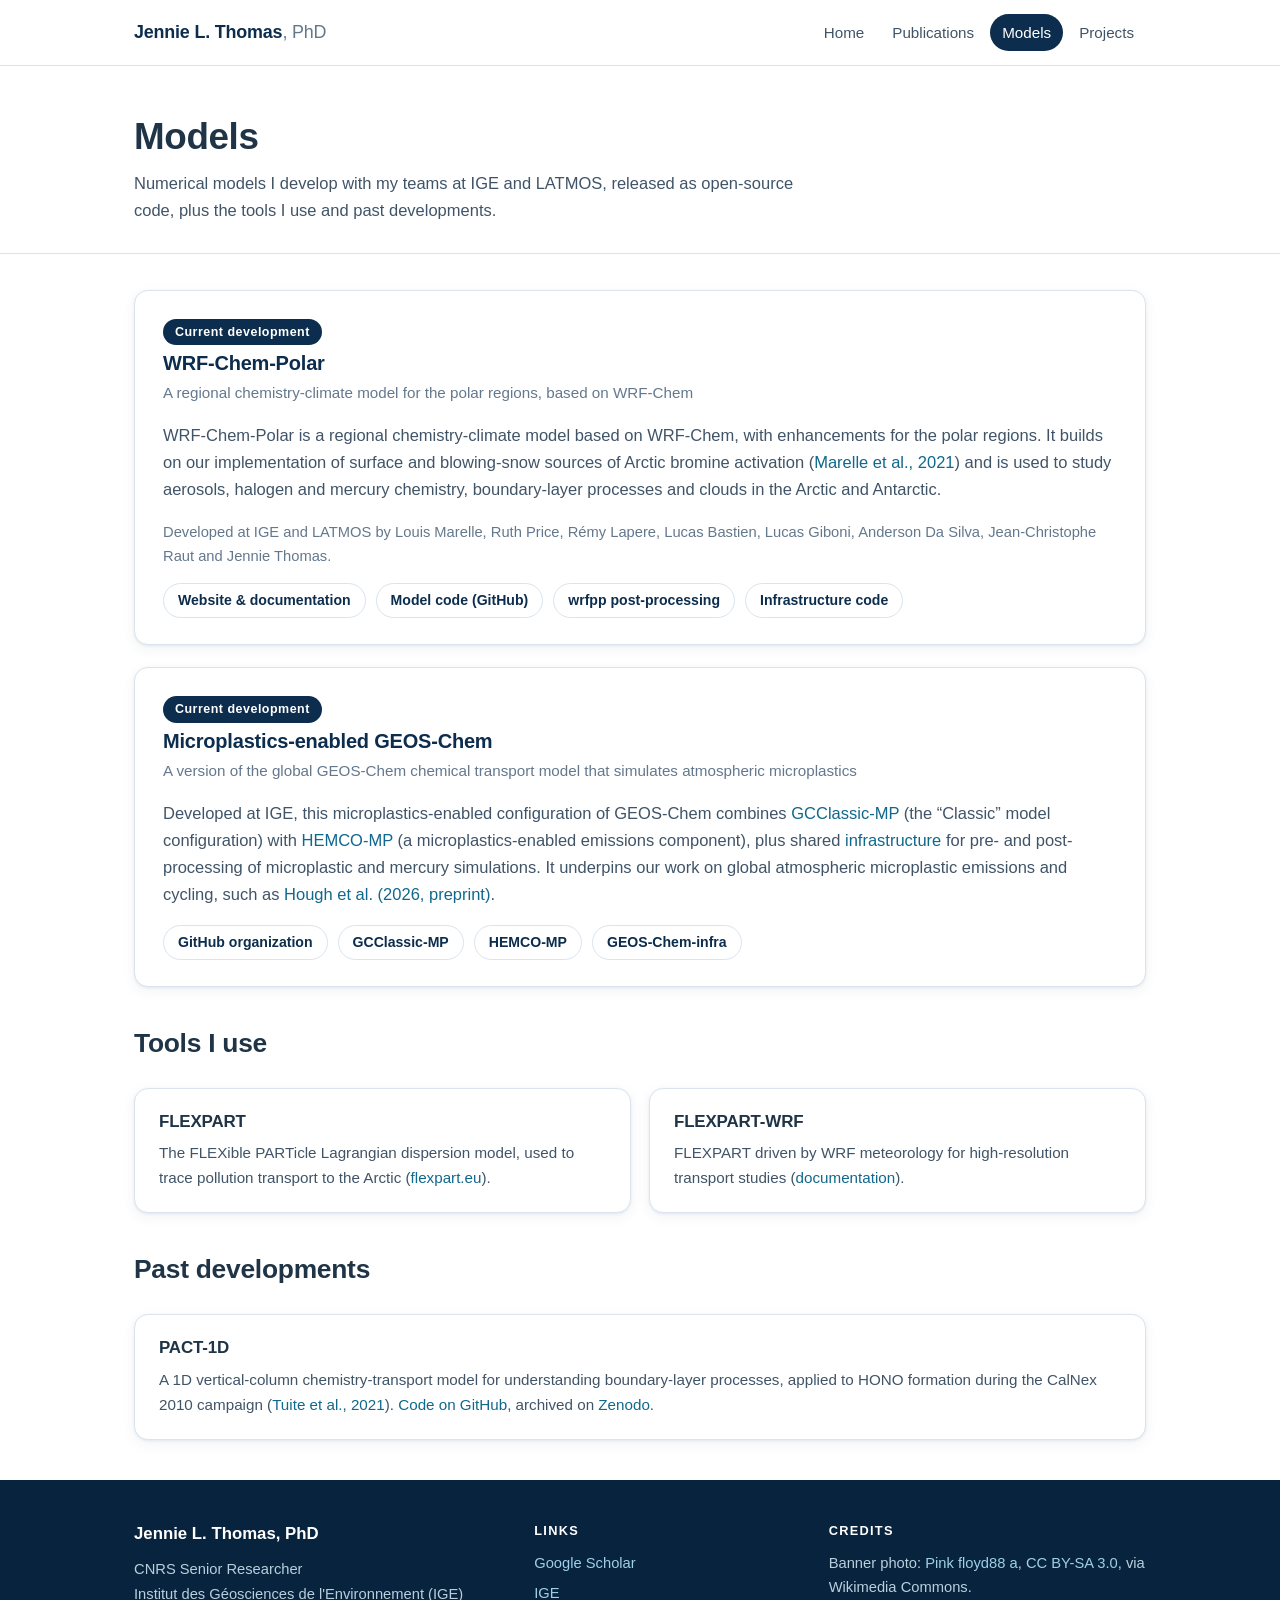
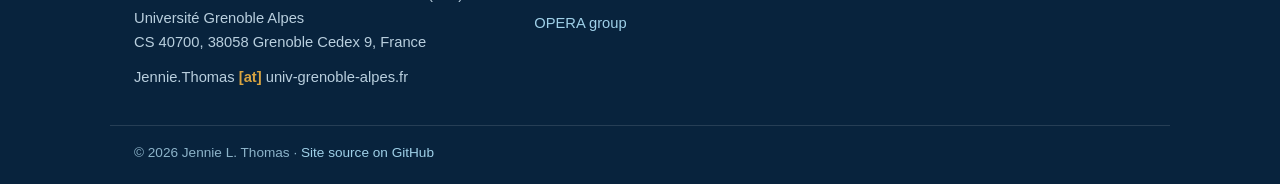
==== models.html @ 245204a8 "Apply review feedback: streamline to four pages, Models page, style pass Structure: Group, Teaching " ====
<!DOCTYPE html>
<html lang="en">
<head>
<meta charset="utf-8">
<meta name="viewport" content="width=device-width, initial-scale=1">
<title>Models | Jennie L. Thomas</title>
<meta name="description" content="Models developed by Jennie L. Thomas and team: WRF-Chem-Polar, a regional chemistry-climate model for the polar regions, and a microplastics-enabled version of GEOS-Chem.">
<link rel="icon" type="image/svg+xml" href="assets/img/favicon.svg">
<link rel="stylesheet" href="assets/css/style.css">
</head>
<body>
<header class="site-header">
  <div class="container nav">
    <a class="brand" href="index.html">Jennie L. Thomas<span>, PhD</span></a>
    <nav class="site-nav">
      <a href="index.html">Home</a>
      <a href="publications.html">Publications</a>
      <a class="active" href="models.html">Models</a>
      <a href="projects.html">Projects</a>
    </nav>
  </div>
</header>
<main>
<div class="page-hero">
  <div class="container">
    <h1>Models</h1>
    <p class="page-lede">Numerical models I develop with my teams at IGE and LATMOS, released as open-source code, plus the tools I use and past developments.</p>
  </div>
</div>

<div class="container" style="padding-top: 36px;">

  <article class="project-card">
    <p style="margin: 0;"><span class="role-badge">Current development</span></p>
    <h3><a href="https://wrf-chem-polar.eu">WRF-Chem-Polar</a></h3>
    <p class="p-sub">A regional chemistry-climate model for the polar regions, based on WRF-Chem</p>
    <p>WRF-Chem-Polar is a regional chemistry-climate model based on WRF-Chem, with enhancements for the polar regions. It builds on our implementation of surface and blowing-snow sources of Arctic bromine activation (<a href="https://doi.org/10.1029/2020ms002391">Marelle et al., 2021</a>) and is used to study aerosols, halogen and mercury chemistry, boundary-layer processes and clouds in the Arctic and Antarctic.</p>
    <p style="font-size: 0.92rem; color: var(--muted);">Developed at IGE and LATMOS by Louis Marelle, Ruth Price, Rémy Lapere, Lucas Bastien, Lucas Giboni, Anderson Da Silva, Jean-Christophe Raut and Jennie Thomas.</p>
    <div class="project-links">
      <a class="pill-link" href="https://wrf-chem-polar.eu">Website &amp; documentation</a>
      <a class="pill-link" href="https://github.com/WRF-Chem-Polar/WRF-Chem-Polar">Model code (GitHub)</a>
      <a class="pill-link" href="https://github.com/WRF-Chem-Polar/wrfpp">wrfpp post-processing</a>
      <a class="pill-link" href="https://github.com/WRF-Chem-Polar/WRF-infra">Infrastructure code</a>
    </div>
  </article>

  <article class="project-card">
    <p style="margin: 0;"><span class="role-badge">Current development</span></p>
    <h3><a href="https://github.com/GEOS-Chem-IGE">Microplastics-enabled GEOS-Chem</a></h3>
    <p class="p-sub">A version of the global GEOS-Chem chemical transport model that simulates atmospheric microplastics</p>
    <p>Developed at IGE, this microplastics-enabled configuration of GEOS-Chem combines <a href="https://github.com/GEOS-Chem-IGE/GCClassic-MP">GCClassic-MP</a> (the &ldquo;Classic&rdquo; model configuration) with <a href="https://github.com/GEOS-Chem-IGE/HEMCO-MP">HEMCO-MP</a> (a microplastics-enabled emissions component), plus shared <a href="https://github.com/GEOS-Chem-IGE/GEOS-Chem-infra">infrastructure</a> for pre- and post-processing of microplastic and mercury simulations. It underpins our work on global atmospheric microplastic emissions and cycling, such as <a href="https://doi.org/10.21203/rs.3.rs-10231003/v1">Hough et al. (2026, preprint)</a>.</p>
    <div class="project-links">
      <a class="pill-link" href="https://github.com/GEOS-Chem-IGE">GitHub organization</a>
      <a class="pill-link" href="https://github.com/GEOS-Chem-IGE/GCClassic-MP">GCClassic-MP</a>
      <a class="pill-link" href="https://github.com/GEOS-Chem-IGE/HEMCO-MP">HEMCO-MP</a>
      <a class="pill-link" href="https://github.com/GEOS-Chem-IGE/GEOS-Chem-infra">GEOS-Chem-infra</a>
    </div>
  </article>

  <div class="section-head" style="margin-top: 40px;">
    <h2>Tools I use</h2>
  </div>
  <div class="grid">
    <div class="card">
      <h3>FLEXPART</h3>
      <p>The FLEXible PARTicle Lagrangian dispersion model, used to trace pollution transport to the Arctic (<a href="https://www.flexpart.eu/">flexpart.eu</a>).</p>
    </div>
    <div class="card">
      <h3>FLEXPART-WRF</h3>
      <p>FLEXPART driven by WRF meteorology for high-resolution transport studies (<a href="https://www.flexpart.eu/wiki/FpLimitedareaWrf">documentation</a>).</p>
    </div>
  </div>

  <div class="section-head" style="margin-top: 40px;">
    <h2>Past developments</h2>
  </div>
  <div class="grid">
    <div class="card">
      <h3>PACT-1D</h3>
      <p>A 1D vertical-column chemistry-transport model for understanding boundary-layer processes, applied to HONO formation during the CalNex 2010 campaign (<a href="https://doi.org/10.1029/2021JD034689">Tuite et al., 2021</a>). <a href="https://github.com/PACT1D/PACT-1D-CALNEX/tree/v1.0">Code on GitHub</a>, archived on <a href="https://zenodo.org/record/4776419">Zenodo</a>.</p>
    </div>
  </div>

</div>
</main>
<footer class="site-footer">
  <div class="container footer-grid">
    <div>
      <p class="footer-name">Jennie L. Thomas, PhD</p>
      <p>CNRS Senior Researcher<br>
      Institut des Géosciences de l'Environnement (IGE)<br>
      Université Grenoble Alpes<br>
      CS 40700, 38058 Grenoble Cedex 9, France</p>
      <p class="email">Jennie.Thomas <span class="email-at">[at]</span> univ-grenoble-alpes.fr</p>
    </div>
    <div>
      <p class="footer-heading">Links</p>
      <ul class="footer-links">
        <li><a href="https://scholar.google.com/citations?user=FMPvz8gAAAAJ&amp;hl=en">Google Scholar</a></li>
        <li><a href="https://www.ige-grenoble.fr/">IGE</a></li>
        <li><a href="https://ige-opera.github.io/">OPERA group</a></li>
      </ul>
    </div>
    <div>
      <p class="footer-heading">Credits</p>
      <p>Banner photo: <a href="https://commons.wikimedia.org/wiki/File:Arctic_Ice_2.JPG">Pink floyd88 a</a>, <a href="https://creativecommons.org/licenses/by-sa/3.0/">CC BY-SA 3.0</a>, via Wikimedia Commons.</p>
    </div>
  </div>
  <div class="container footer-bottom">
    <p>&copy; 2026 Jennie L. Thomas &middot; <a href="https://github.com/jenniethomas/jenniethomas.github.io">Site source on GitHub</a></p>
  </div>
</footer>
</body>
</html>
---- assets/css/style.css ----
/* ==========================================================================
   Jennie L. Thomas — personal research site
   Hand-built static CSS. No dependencies, no build step.
   Palette: deep arctic navy, ice blue, teal accent.
   ========================================================================== */

:root {
  --navy: #0c2d4d;
  --navy-deep: #08233d;
  --ink: #1f3446;
  --body: #405468;
  --muted: #64788d;
  --accent: #1583b0;
  --accent-dark: #10688c;
  --ice: #eef5fa;
  --ice-deep: #dcebf5;
  --border: #d9e4ee;
  --card: #ffffff;
  --gold: #d9a441;
  --radius: 14px;
  --shadow: 0 1px 3px rgba(12, 45, 77, 0.08), 0 4px 14px rgba(12, 45, 77, 0.06);
}

* { box-sizing: border-box; }

html { scroll-behavior: smooth; }

body {
  margin: 0;
  font-family: -apple-system, BlinkMacSystemFont, "Segoe UI", Roboto,
    "Helvetica Neue", Arial, sans-serif;
  color: var(--body);
  background: var(--card);
  line-height: 1.65;
  font-size: 16.5px;
  -webkit-font-smoothing: antialiased;
}

img { max-width: 100%; display: block; }

a { color: var(--accent-dark); text-decoration: none; }
a:hover { color: var(--accent); text-decoration: underline; }

h1, h2, h3, h4 {
  color: var(--ink);
  line-height: 1.25;
  letter-spacing: -0.01em;
}

.container {
  max-width: 1060px;
  margin: 0 auto;
  padding: 0 24px;
}

/* --------------------------------------------------------------------------
   Header / navigation
   -------------------------------------------------------------------------- */

.site-header {
  position: sticky;
  top: 0;
  z-index: 50;
  background: rgba(255, 255, 255, 0.94);
  backdrop-filter: blur(10px);
  -webkit-backdrop-filter: blur(10px);
  border-bottom: 1px solid var(--border);
}

.nav {
  display: flex;
  align-items: center;
  justify-content: space-between;
  gap: 16px;
  padding-top: 14px;
  padding-bottom: 14px;
  flex-wrap: wrap;
}

.brand {
  font-weight: 700;
  font-size: 1.12rem;
  color: var(--navy);
  letter-spacing: -0.01em;
}

.brand span { color: var(--muted); font-weight: 500; }

.site-nav { display: flex; gap: 4px; flex-wrap: wrap; }

.site-nav a {
  padding: 6px 12px;
  border-radius: 999px;
  color: var(--body);
  font-size: 0.95rem;
  font-weight: 500;
}

.site-nav a:hover { background: var(--ice); text-decoration: none; color: var(--navy); }

.site-nav a.active {
  background: var(--navy);
  color: #fff;
}

/* --------------------------------------------------------------------------
   Home hero
   -------------------------------------------------------------------------- */

.hero {
  background:
    linear-gradient(rgba(8, 35, 61, 0.78), rgba(8, 35, 61, 0.86)),
    url("../img/arctic-hero.jpg") center 35% / cover no-repeat,
    var(--navy-deep);
  color: #e8f1f8;
}

.hero-grid {
  padding-top: 72px;
  padding-bottom: 72px;
}

.hero-kicker {
  margin: 0 0 6px;
  text-transform: uppercase;
  letter-spacing: 0.14em;
  font-size: 0.78rem;
  font-weight: 700;
  color: #9fd0e8;
}

.hero h1 {
  margin: 0 0 10px;
  font-size: clamp(2rem, 4.5vw, 2.9rem);
  color: #fff;
}

.hero-role { margin: 0 0 16px; color: #cfe3ef; font-size: 1.05rem; }

.hero-blurb { margin: 0 0 26px; max-width: 56ch; color: #e8f1f8; }

.stat-row { display: flex; gap: 28px; flex-wrap: wrap; }

.stat { min-width: 90px; }

.stat-num {
  display: block;
  font-size: 1.75rem;
  font-weight: 700;
  color: #fff;
  letter-spacing: -0.02em;
}

.stat-label { font-size: 0.82rem; color: #9fd0e8; text-transform: uppercase; letter-spacing: 0.08em; }

.stat-source { margin: 14px 0 0; font-size: 0.78rem; color: #8db4ca; }

/* --------------------------------------------------------------------------
   Page hero (inner pages)
   -------------------------------------------------------------------------- */

.page-hero {
  background: #fff;
  border-bottom: 1px solid var(--border);
  padding: 48px 0 28px;
}

.page-hero h1 { margin: 0 0 10px; font-size: clamp(1.7rem, 3.5vw, 2.3rem); }

.page-lede { margin: 0; max-width: 72ch; color: var(--body); }

/* --------------------------------------------------------------------------
   Sections & cards
   -------------------------------------------------------------------------- */

.section { padding: 54px 0; }

.section-alt { background: var(--ice); }

.section-head { margin-bottom: 28px; }

.section-head h2 { margin: 0 0 6px; font-size: 1.65rem; }

.section-head p { margin: 0; color: var(--muted); max-width: 68ch; }

.grid {
  display: grid;
  grid-template-columns: repeat(auto-fit, minmax(235px, 1fr));
  gap: 18px;
}

.card {
  background: var(--card);
  border: 1px solid var(--border);
  border-radius: var(--radius);
  padding: 22px 24px;
  box-shadow: var(--shadow);
}

.card h3 { margin: 0 0 8px; font-size: 1.06rem; }

.card h3 .icon { margin-right: 8px; }

.card p { margin: 0; font-size: 0.95rem; }

/* --------------------------------------------------------------------------
   Featured publications & news lists
   -------------------------------------------------------------------------- */

.feature-list { display: grid; gap: 14px; }

.feature-item {
  background: var(--card);
  border: 1px solid var(--border);
  border-left: 4px solid var(--accent);
  border-radius: 10px;
  padding: 16px 20px;
}

.feature-item .pub-title, .feature-item h3 {
  margin: 0 0 4px;
  font-size: 1.02rem;
  color: var(--ink);
}

.feature-item h3 a { color: var(--navy); font-weight: 650; }

.feature-item .meta { margin: 0; font-size: 0.9rem; color: var(--muted); }

.news-list { display: grid; gap: 12px; }

.news-item {
  display: grid;
  grid-template-columns: 92px 1fr;
  gap: 14px;
  background: var(--card);
  border: 1px solid var(--border);
  border-radius: 10px;
  padding: 14px 18px;
}

.news-date {
  font-size: 0.8rem;
  font-weight: 700;
  color: var(--accent-dark);
  text-transform: uppercase;
  letter-spacing: 0.05em;
  padding-top: 3px;
}

.news-item p { margin: 0; font-size: 0.97rem; }

.more-link { display: inline-block; margin-top: 18px; font-weight: 600; }

/* --------------------------------------------------------------------------
   Timeline (short CV)
   -------------------------------------------------------------------------- */

.timeline { list-style: none; margin: 0; padding: 0; position: relative; }

.timeline::before {
  content: "";
  position: absolute;
  left: 7px;
  top: 8px;
  bottom: 8px;
  width: 3px;
  border-radius: 3px;
  background: var(--ice-deep);
}

.timeline li {
  position: relative;
  padding: 0 0 22px 36px;
  margin: 0;
}

.timeline li::before {
  content: "";
  position: absolute;
  left: 0;
  top: 5px;
  width: 17px;
  height: 17px;
  border-radius: 50%;
  background: var(--card);
  border: 4px solid var(--accent);
}

.timeline li:last-child { padding-bottom: 4px; }

.timeline li.now::before { background: var(--accent); }

.timeline .t-what { display: block; font-weight: 650; color: var(--ink); }

.timeline .t-where { display: block; color: var(--muted); font-size: 0.95rem; }

.timeline .t-note { display: block; color: var(--body); font-size: 0.92rem; }

.badge-now {
  display: inline-block;
  margin-left: 8px;
  background: var(--accent);
  color: #fff;
  font-size: 0.7rem;
  font-weight: 700;
  border-radius: 999px;
  padding: 2px 10px;
  vertical-align: middle;
  text-transform: uppercase;
  letter-spacing: 0.06em;
}

/* --------------------------------------------------------------------------
   Projects page
   -------------------------------------------------------------------------- */

.project-card {
  background: var(--card);
  border: 1px solid var(--border);
  border-radius: var(--radius);
  padding: 26px 28px;
  box-shadow: var(--shadow);
  margin-bottom: 22px;
}

.project-card h3 { margin: 6px 0 4px; font-size: 1.25rem; }

.project-card h3 a { color: var(--navy); }

.project-card .p-sub { margin: 0 0 10px; color: var(--muted); font-size: 0.95rem; }

.role-badge {
  display: inline-block;
  background: var(--navy);
  color: #fff;
  border-radius: 999px;
  padding: 3px 12px;
  font-size: 0.78rem;
  font-weight: 700;
  letter-spacing: 0.04em;
}

.badge-ongoing, .badge-concluded {
  display: inline-block;
  border-radius: 999px;
  padding: 2px 11px;
  font-size: 0.75rem;
  font-weight: 700;
  text-transform: uppercase;
  letter-spacing: 0.05em;
}

.badge-ongoing { background: #e3f4ec; color: #11684a; }

.badge-concluded { background: var(--ice-deep); color: var(--navy); }

.project-links { margin-top: 12px; display: flex; gap: 10px; flex-wrap: wrap; }

.pill-link {
  border: 1.5px solid var(--border);
  border-radius: 999px;
  padding: 5px 14px;
  font-size: 0.88rem;
  font-weight: 600;
  color: var(--navy);
}

.pill-link:hover { border-color: var(--accent); color: var(--accent-dark); text-decoration: none; }

/* --------------------------------------------------------------------------
   Publications page
   -------------------------------------------------------------------------- */

.pub-filter { margin: 22px 0 4px; display: flex; align-items: center; gap: 12px; flex-wrap: wrap; }

.pub-filter input {
  flex: 0 1 380px;
  max-width: 100%;
  padding: 10px 16px;
  border: 1.5px solid var(--border);
  border-radius: 10px;
  font-size: 0.98rem;
  font-family: inherit;
  color: var(--ink);
  background: #fff;
}

.pub-filter input:focus {
  outline: 2px solid var(--accent);
  outline-offset: 1px;
  border-color: var(--accent);
}

.filter-count { color: var(--muted); font-size: 0.88rem; }

.year-jump { margin-top: 18px; display: flex; gap: 6px; flex-wrap: wrap; align-items: center; }

.year-jump a {
  border: 1.5px solid var(--border);
  background: #fff;
  border-radius: 999px;
  padding: 3px 12px;
  font-size: 0.85rem;
  font-weight: 650;
  color: var(--navy);
}

.year-jump a:hover { border-color: var(--accent); color: var(--accent-dark); text-decoration: none; }

.year-jump .dot { color: var(--muted); }

.pub-container { padding: 36px 24px 64px; }

.pub-year h2 {
  font-size: 1.35rem;
  margin: 34px 0 12px;
  padding-bottom: 8px;
  border-bottom: 2px solid var(--ice-deep);
}

.pub-count { font-size: 0.85rem; color: var(--muted); font-weight: 500; margin-left: 6px; }

.pub-list { list-style: none; margin: 0; padding: 0; counter-reset: none; }

.pub { padding: 14px 0 12px; border-bottom: 1px dashed var(--border); }

.pub:last-child { border-bottom: none; }

.pub-title { font-weight: 650; color: var(--navy); font-size: 1.02rem; line-height: 1.45; }

.pub-title a { color: var(--navy); }
.pub-title a:hover { color: var(--accent-dark); }

.pub-authors { margin-top: 3px; font-size: 0.92rem; color: var(--body); }

.pub-authors strong { color: var(--ink); font-weight: 700; }

.pub-venue { margin-top: 2px; font-size: 0.88rem; color: var(--muted); }

.badge {
  display: inline-block;
  border-radius: 999px;
  padding: 1px 10px;
  font-size: 0.72rem;
  font-weight: 700;
  vertical-align: 2px;
  letter-spacing: 0.04em;
}

.badge-preprint { background: var(--ice-deep); color: var(--navy); }

/* --------------------------------------------------------------------------
   Group page
   -------------------------------------------------------------------------- */

.people-note { display: grid; gap: 12px; }

/* --------------------------------------------------------------------------
   Footer
   -------------------------------------------------------------------------- */

.site-footer {
  margin-top: 40px;
  background: var(--navy-deep);
  color: #b9cfde;
  font-size: 0.92rem;
}

.footer-grid {
  display: grid;
  grid-template-columns: 1.4fr 1fr 1.2fr;
  gap: 30px;
  padding-top: 40px;
  padding-bottom: 26px;
}

.footer-name { font-weight: 700; color: #fff; font-size: 1.05rem; margin: 0 0 8px; }

.site-footer p { margin: 0 0 10px; }

.site-footer a { color: #9fd0e8; }

.footer-heading {
  font-weight: 700;
  color: #fff;
  text-transform: uppercase;
  font-size: 0.8rem;
  letter-spacing: 0.1em;
  margin: 0 0 10px;
}

.footer-links { list-style: none; margin: 0; padding: 0; display: grid; gap: 6px; }

.email-at { color: var(--gold); font-weight: 700; }

.footer-bottom { border-top: 1px solid rgba(255, 255, 255, 0.12); padding-top: 16px; padding-bottom: 20px; }

.footer-bottom p { margin: 0; font-size: 0.85rem; color: #8db4ca; }

/* --------------------------------------------------------------------------
   Responsive
   -------------------------------------------------------------------------- */

@media (max-width: 760px) {
  .hero-grid { grid-template-columns: 1fr; gap: 24px; padding-top: 48px; padding-bottom: 48px; }
  .hero-photo { order: -1; }
  .footer-grid { grid-template-columns: 1fr; gap: 22px; }
  .nav { justify-content: center; }
  .news-item { grid-template-columns: 1fr; gap: 2px; }
}

/* --------------------------------------------------------------------------
   Print
   -------------------------------------------------------------------------- */

@media print {
  .site-header, .site-footer, .pub-filter, .year-jump, .more-link { display: none; }
  body { color: #000; font-size: 11pt; }
  .pub { break-inside: avoid; }
}
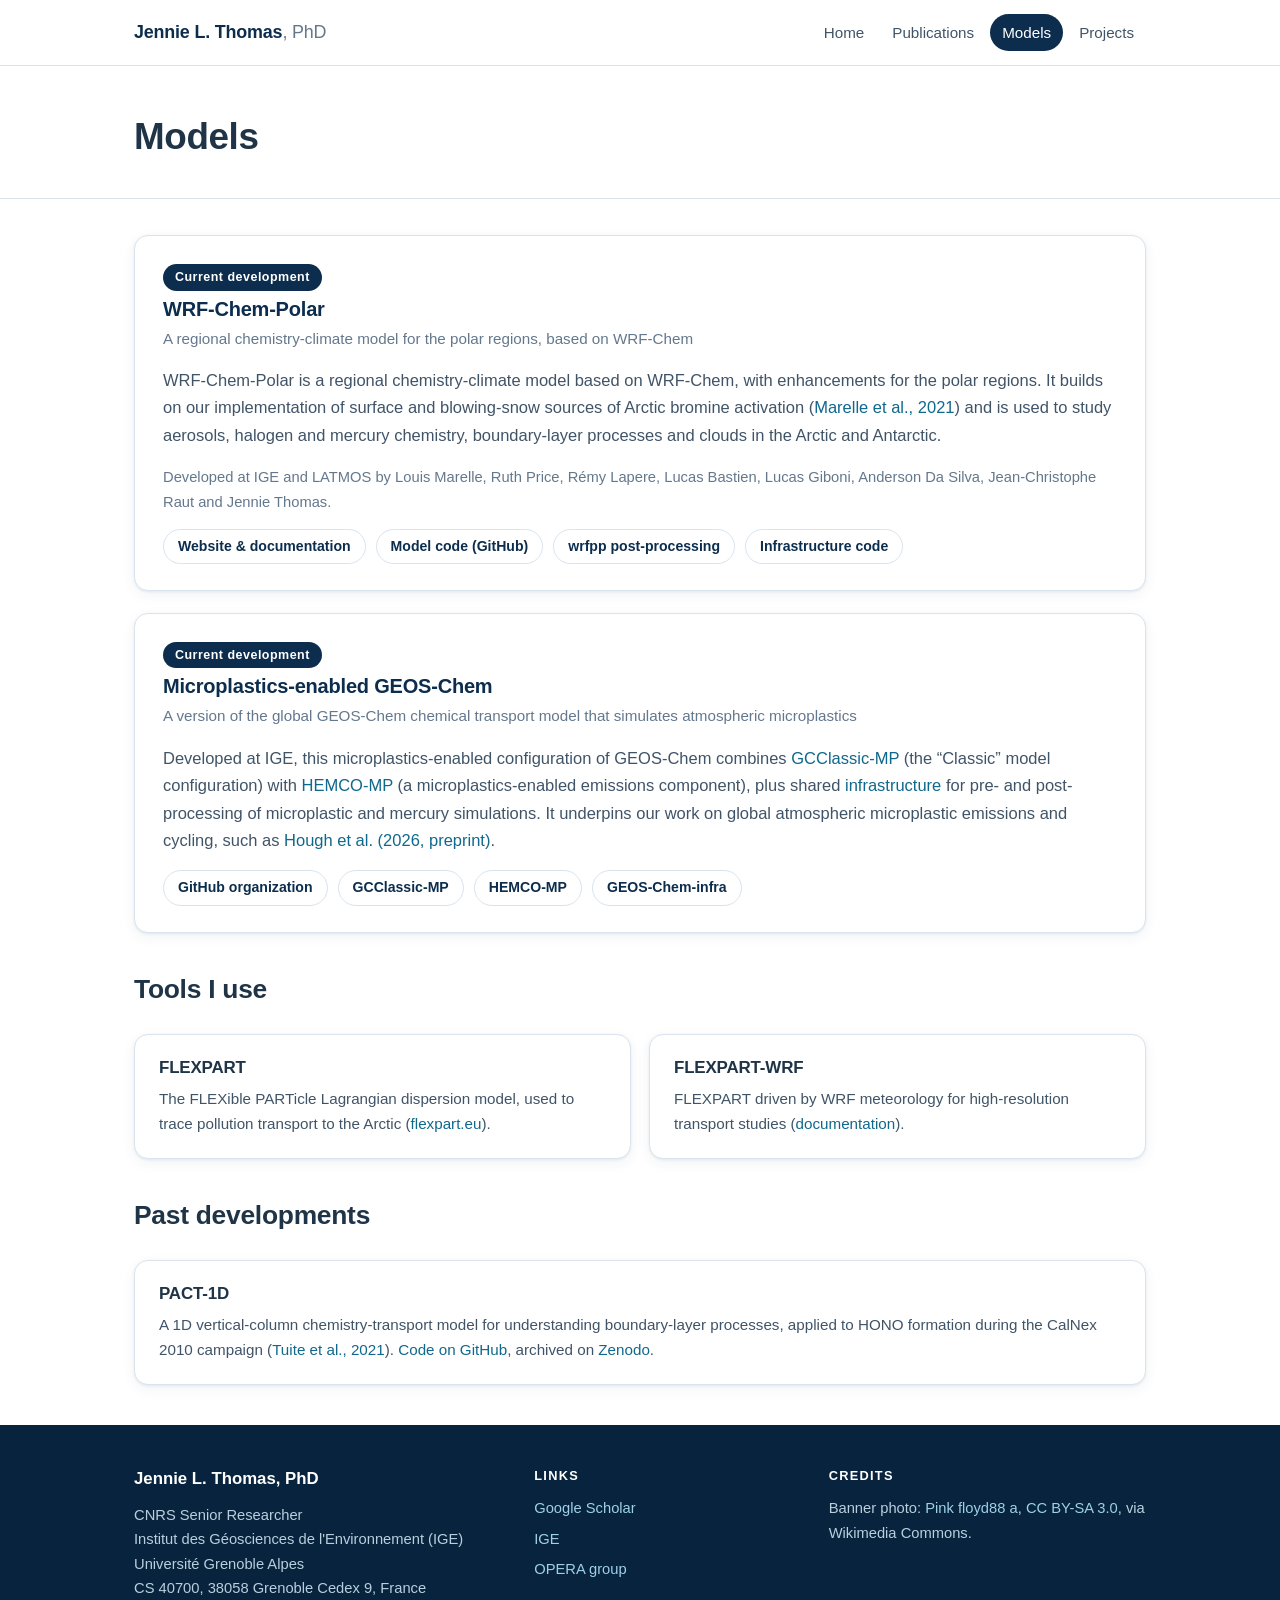
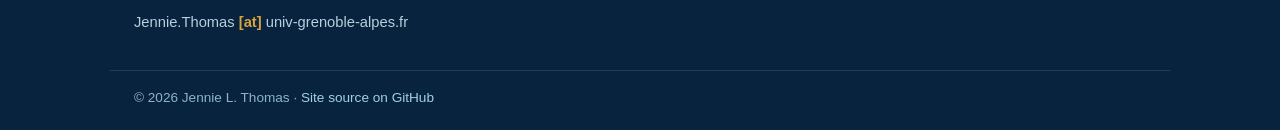
==== commit cb9dd927: "Simplify page headers and publications nav; strip dead CSS - Drop the intro text under the Publicati" ====
--- a/models.html
+++ b/models.html
@@ -24,7 +24,6 @@
 <div class="page-hero">
   <div class="container">
     <h1>Models</h1>
-    <p class="page-lede">Numerical models I develop with my teams at IGE and LATMOS, released as open-source code, plus the tools I use and past developments.</p>
   </div>
 </div>
 
--- a/assets/css/style.css
+++ b/assets/css/style.css
@@ -135,25 +135,21 @@
   color: #fff;
 }
 
+.hero a {
+  color: var(--gold);
+  text-decoration: underline;
+  text-decoration-color: rgba(217, 164, 65, 0.55);
+  text-underline-offset: 3px;
+}
+
+.hero a:hover {
+  color: #f0be62;
+  text-decoration-color: #f0be62;
+}
+
 .hero-role { margin: 0 0 16px; color: #cfe3ef; font-size: 1.05rem; }
 
 .hero-blurb { margin: 0 0 26px; max-width: 56ch; color: #e8f1f8; }
-
-.stat-row { display: flex; gap: 28px; flex-wrap: wrap; }
-
-.stat { min-width: 90px; }
-
-.stat-num {
-  display: block;
-  font-size: 1.75rem;
-  font-weight: 700;
-  color: #fff;
-  letter-spacing: -0.02em;
-}
-
-.stat-label { font-size: 0.82rem; color: #9fd0e8; text-transform: uppercase; letter-spacing: 0.08em; }
-
-.stat-source { margin: 14px 0 0; font-size: 0.78rem; color: #8db4ca; }
 
 /* --------------------------------------------------------------------------
    Page hero (inner pages)
@@ -166,8 +162,6 @@
 }
 
 .page-hero h1 { margin: 0 0 10px; font-size: clamp(1.7rem, 3.5vw, 2.3rem); }
-
-.page-lede { margin: 0; max-width: 72ch; color: var(--body); }
 
 /* --------------------------------------------------------------------------
    Sections & cards
@@ -202,55 +196,6 @@
 .card h3 .icon { margin-right: 8px; }
 
 .card p { margin: 0; font-size: 0.95rem; }
-
-/* --------------------------------------------------------------------------
-   Featured publications & news lists
-   -------------------------------------------------------------------------- */
-
-.feature-list { display: grid; gap: 14px; }
-
-.feature-item {
-  background: var(--card);
-  border: 1px solid var(--border);
-  border-left: 4px solid var(--accent);
-  border-radius: 10px;
-  padding: 16px 20px;
-}
-
-.feature-item .pub-title, .feature-item h3 {
-  margin: 0 0 4px;
-  font-size: 1.02rem;
-  color: var(--ink);
-}
-
-.feature-item h3 a { color: var(--navy); font-weight: 650; }
-
-.feature-item .meta { margin: 0; font-size: 0.9rem; color: var(--muted); }
-
-.news-list { display: grid; gap: 12px; }
-
-.news-item {
-  display: grid;
-  grid-template-columns: 92px 1fr;
-  gap: 14px;
-  background: var(--card);
-  border: 1px solid var(--border);
-  border-radius: 10px;
-  padding: 14px 18px;
-}
-
-.news-date {
-  font-size: 0.8rem;
-  font-weight: 700;
-  color: var(--accent-dark);
-  text-transform: uppercase;
-  letter-spacing: 0.05em;
-  padding-top: 3px;
-}
-
-.news-item p { margin: 0; font-size: 0.97rem; }
-
-.more-link { display: inline-block; margin-top: 18px; font-weight: 600; }
 
 /* --------------------------------------------------------------------------
    Timeline (short CV)
@@ -394,22 +339,6 @@
 
 .filter-count { color: var(--muted); font-size: 0.88rem; }
 
-.year-jump { margin-top: 18px; display: flex; gap: 6px; flex-wrap: wrap; align-items: center; }
-
-.year-jump a {
-  border: 1.5px solid var(--border);
-  background: #fff;
-  border-radius: 999px;
-  padding: 3px 12px;
-  font-size: 0.85rem;
-  font-weight: 650;
-  color: var(--navy);
-}
-
-.year-jump a:hover { border-color: var(--accent); color: var(--accent-dark); text-decoration: none; }
-
-.year-jump .dot { color: var(--muted); }
-
 .pub-container { padding: 36px 24px 64px; }
 
 .pub-year h2 {
@@ -437,24 +366,6 @@
 .pub-authors strong { color: var(--ink); font-weight: 700; }
 
 .pub-venue { margin-top: 2px; font-size: 0.88rem; color: var(--muted); }
-
-.badge {
-  display: inline-block;
-  border-radius: 999px;
-  padding: 1px 10px;
-  font-size: 0.72rem;
-  font-weight: 700;
-  vertical-align: 2px;
-  letter-spacing: 0.04em;
-}
-
-.badge-preprint { background: var(--ice-deep); color: var(--navy); }
-
-/* --------------------------------------------------------------------------
-   Group page
-   -------------------------------------------------------------------------- */
-
-.people-note { display: grid; gap: 12px; }
 
 /* --------------------------------------------------------------------------
    Footer
@@ -504,10 +415,8 @@
 
 @media (max-width: 760px) {
   .hero-grid { grid-template-columns: 1fr; gap: 24px; padding-top: 48px; padding-bottom: 48px; }
-  .hero-photo { order: -1; }
   .footer-grid { grid-template-columns: 1fr; gap: 22px; }
   .nav { justify-content: center; }
-  .news-item { grid-template-columns: 1fr; gap: 2px; }
 }
 
 /* --------------------------------------------------------------------------
@@ -515,7 +424,7 @@
    -------------------------------------------------------------------------- */
 
 @media print {
-  .site-header, .site-footer, .pub-filter, .year-jump, .more-link { display: none; }
+  .site-header, .site-footer, .pub-filter { display: none; }
   body { color: #000; font-size: 11pt; }
   .pub { break-inside: avoid; }
 }
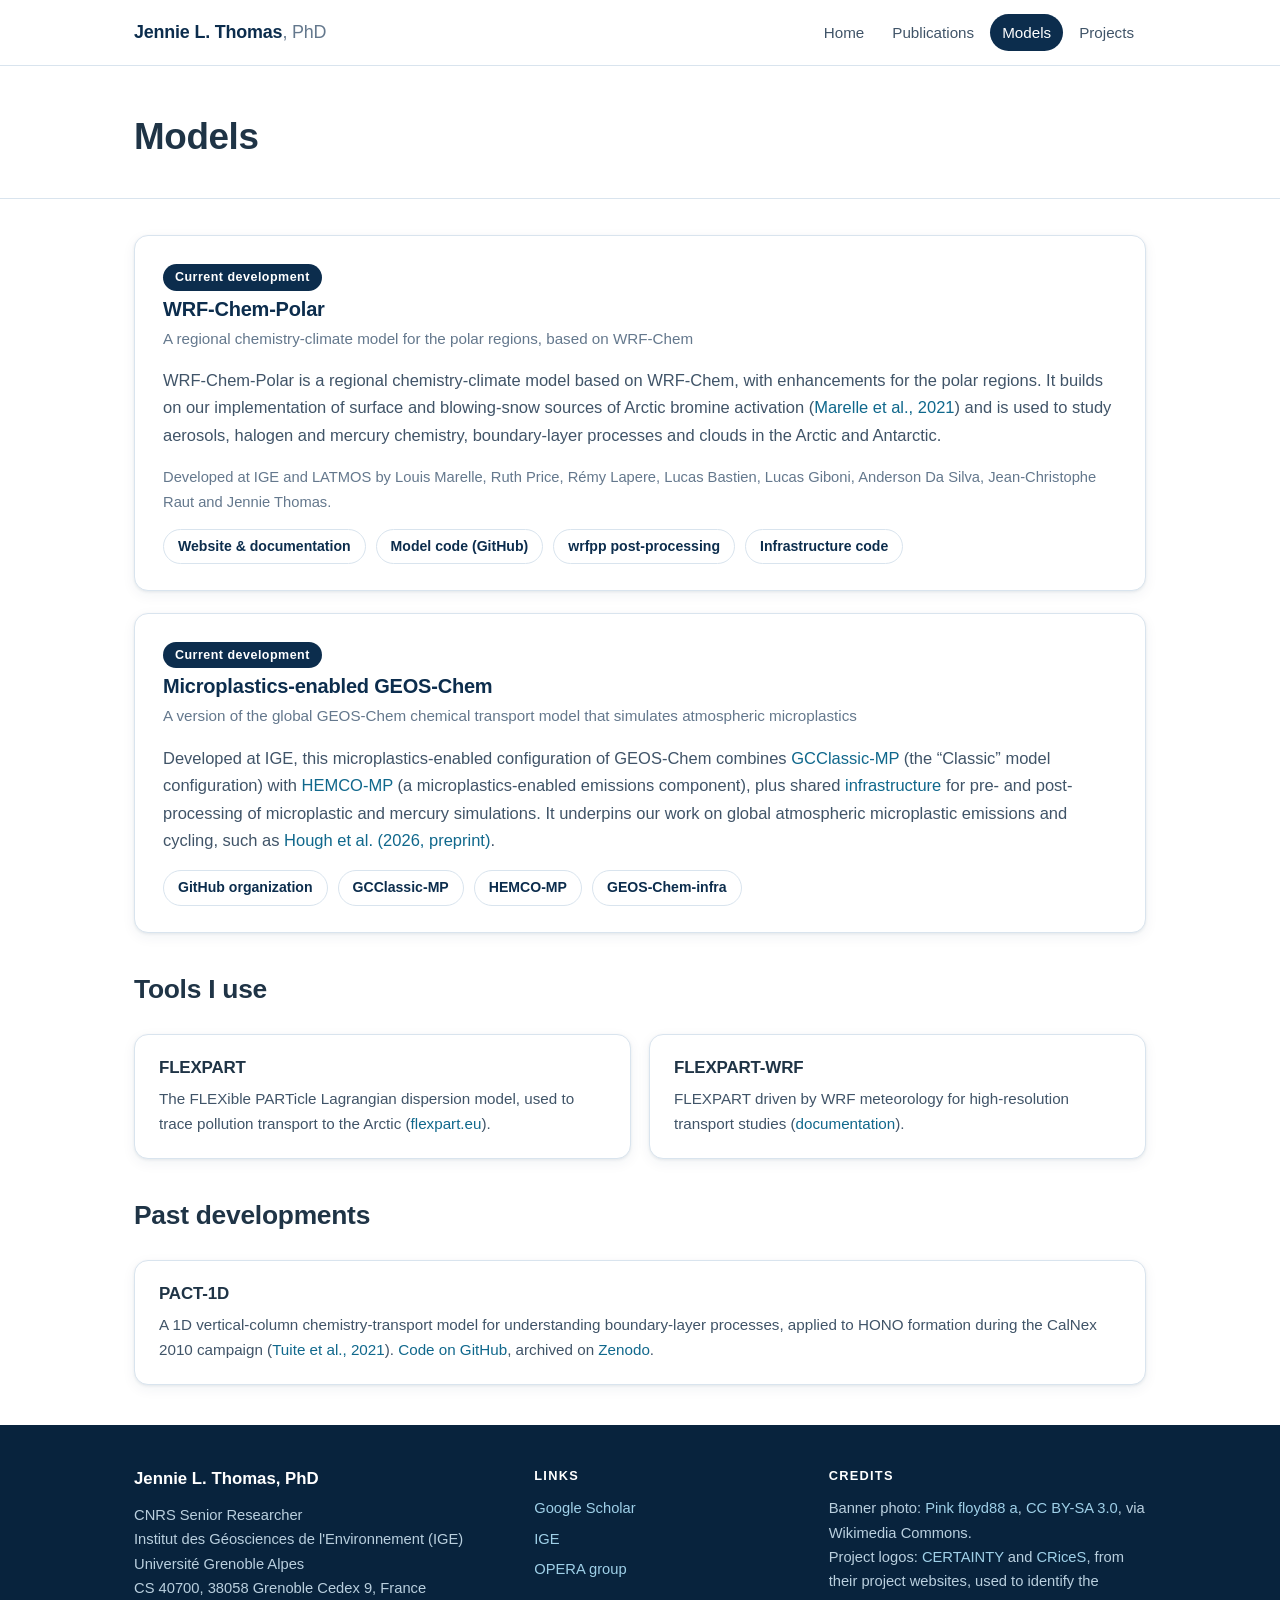
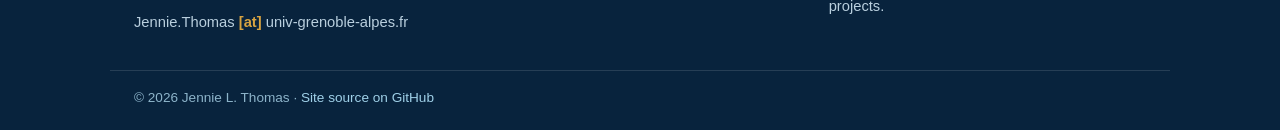
==== commit c3b09bd0: "Add project logos; drop per-year publication counts - CERTAINTY and CRiceS logos on their Projects c" ====
--- a/models.html
+++ b/models.html
@@ -102,7 +102,8 @@
     </div>
     <div>
       <p class="footer-heading">Credits</p>
-      <p>Banner photo: <a href="https://commons.wikimedia.org/wiki/File:Arctic_Ice_2.JPG">Pink floyd88 a</a>, <a href="https://creativecommons.org/licenses/by-sa/3.0/">CC BY-SA 3.0</a>, via Wikimedia Commons.</p>
+      <p>Banner photo: <a href="https://commons.wikimedia.org/wiki/File:Arctic_Ice_2.JPG">Pink floyd88 a</a>, <a href="https://creativecommons.org/licenses/by-sa/3.0/">CC BY-SA 3.0</a>, via Wikimedia Commons.<br>
+      Project logos: <a href="https://certainty-aci.eu">CERTAINTY</a> and <a href="https://www.crices-h2020.eu">CRiceS</a>, from their project websites, used to identify the projects.</p>
     </div>
   </div>
   <div class="container footer-bottom">
--- a/assets/css/style.css
+++ b/assets/css/style.css
@@ -275,6 +275,14 @@
 
 .project-card .p-sub { margin: 0 0 10px; color: var(--muted); font-size: 0.95rem; }
 
+.project-logo {
+  float: right;
+  max-width: 250px;
+  width: 100%;
+  height: auto;
+  margin: 2px 0 10px 20px;
+}
+
 .role-badge {
   display: inline-block;
   background: var(--navy);
@@ -348,8 +356,6 @@
   border-bottom: 2px solid var(--ice-deep);
 }
 
-.pub-count { font-size: 0.85rem; color: var(--muted); font-weight: 500; margin-left: 6px; }
-
 .pub-list { list-style: none; margin: 0; padding: 0; counter-reset: none; }
 
 .pub { padding: 14px 0 12px; border-bottom: 1px dashed var(--border); }
@@ -417,6 +423,7 @@
   .hero-grid { grid-template-columns: 1fr; gap: 24px; padding-top: 48px; padding-bottom: 48px; }
   .footer-grid { grid-template-columns: 1fr; gap: 22px; }
   .nav { justify-content: center; }
+  .project-logo { float: none; max-width: 200px; margin: 10px 0 4px; }
 }
 
 /* --------------------------------------------------------------------------
